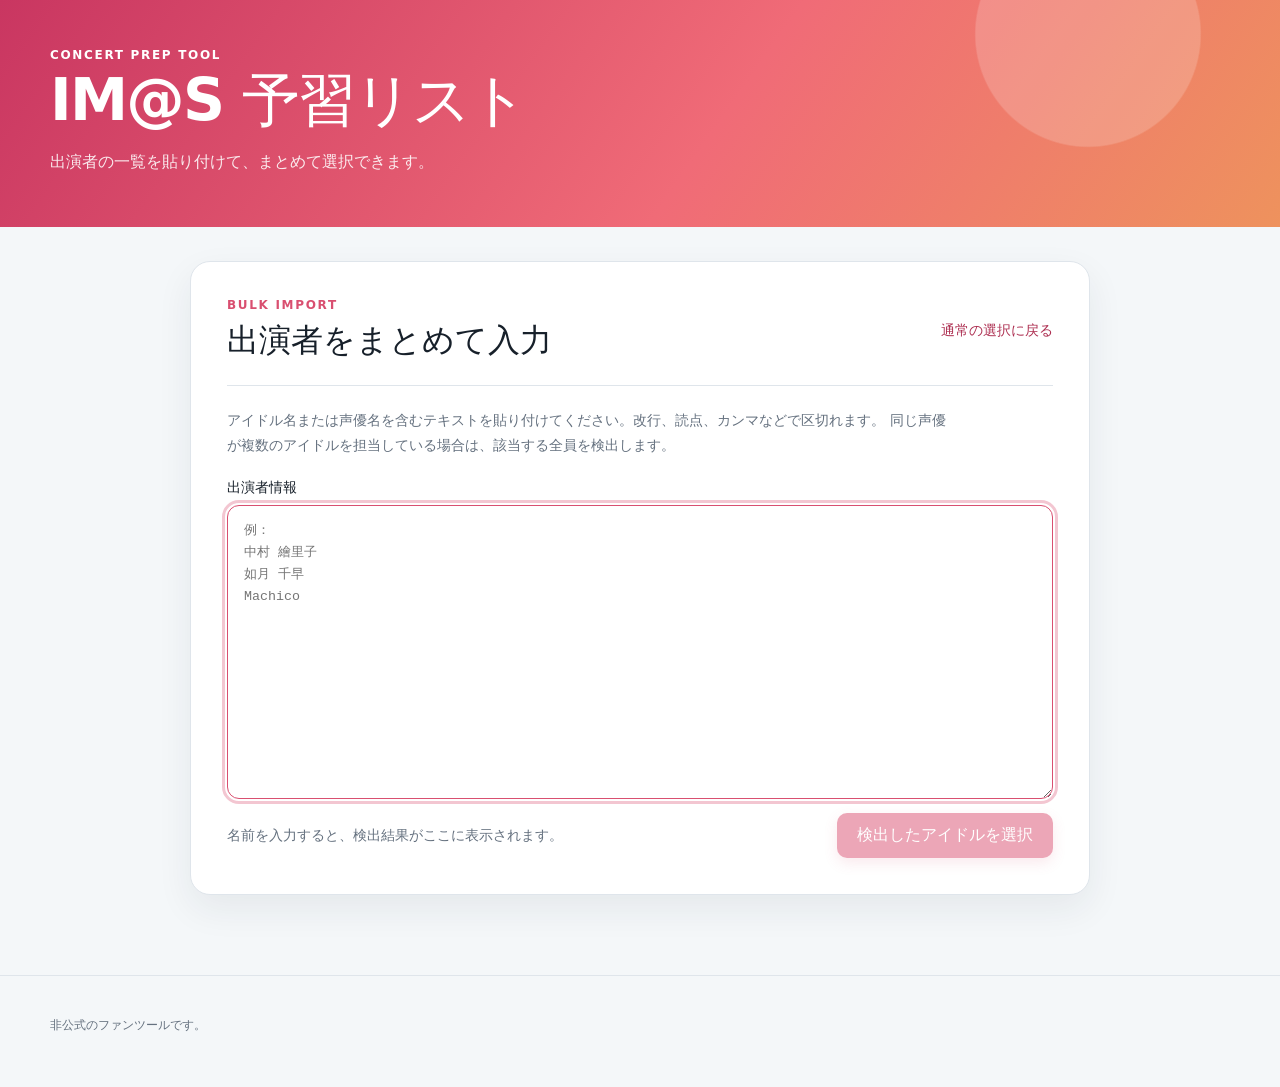
==== import.html @ 8db657cc "Deploy MVP" ====
<!doctype html>
<html lang="ja">
  <head>
    <meta charset="utf-8" />
    <meta name="viewport" content="width=device-width, initial-scale=1" />
    <meta
      name="description"
      content="アイドル名や声優名の一覧から、IM@S 予習リストの出演者をまとめて選択します。"
    />
    <title>出演者をまとめて入力 | IM@S 予習リスト</title>
    <link rel="stylesheet" href="./styles.css?v=20260927-7" />
    <script type="module" src="./import.js?v=20260927-6"></script>
  </head>
  <body>
    <header class="site-header">
      <a class="header-home" href="./" aria-label="トップに戻る">
        <div class="header-inner">
          <p class="eyebrow">CONCERT PREP TOOL</p>
          <h1>IM@S 予習リスト</h1>
          <p class="lede">出演者の一覧を貼り付けて、まとめて選択できます。</p>
        </div>
      </a>
    </header>

    <p id="status" class="load-status" role="status">アイドルデータを読み込んでいます…</p>

    <main id="import-app" class="import-main" hidden>
      <section class="importer" aria-labelledby="import-title">
        <div class="section-heading import-heading">
          <div>
            <p class="step-label">BULK IMPORT</p>
            <h2 id="import-title">出演者をまとめて入力</h2>
          </div>
          <a class="utility-link" href="./">通常の選択に戻る</a>
        </div>

        <p class="import-description">
          アイドル名または声優名を含むテキストを貼り付けてください。改行、読点、カンマなどで区切れます。
          同じ声優が複数のアイドルを担当している場合は、該当する全員を検出します。
        </p>

        <form id="import-form">
          <label class="bulk-input-label" for="bulk-input">出演者情報</label>
          <textarea
            id="bulk-input"
            rows="12"
            placeholder="例：&#10;中村 繪里子&#10;如月 千早&#10;Machico"
          ></textarea>

          <div class="import-actions">
            <p id="import-summary" class="import-summary" aria-live="polite">
              名前を入力すると、検出結果がここに表示されます。
            </p>
            <button id="import-submit" class="primary-button" type="submit" disabled>
              検出したアイドルを選択
            </button>
          </div>
        </form>

        <div id="import-feedback" class="import-feedback" hidden>
          <section aria-labelledby="detected-title">
            <div class="feedback-heading">
              <h3 id="detected-title">検出したアイドル</h3>
              <span id="detected-count">0</span>
            </div>
            <ul id="detected-list" class="detected-list"></ul>
          </section>

          <section id="unmatched-group" class="unmatched-group" aria-labelledby="unmatched-title" hidden>
            <div class="feedback-heading">
              <h3 id="unmatched-title">検出できなかった入力</h3>
              <span id="unmatched-count">0</span>
            </div>
            <ul id="unmatched-list" class="unmatched-list"></ul>
          </section>
        </div>
      </section>
    </main>

    <footer>
      <p>非公式のファンツールです。</p>
    </footer>
  </body>
</html>
---- styles.css ----
:root {
  color-scheme: light;
  --ink: #17202a;
  --muted: #65717f;
  --line: #dfe5eb;
  --surface: #ffffff;
  --surface-soft: #f4f7f9;
  --accent: #d94f70;
  --accent-dark: #ad2f51;
  --accent-soft: #fff0f4;
  --exact: #168568;
  --one: #d48316;
  --two: #6871bd;
  font-family:
    Inter, "Hiragino Sans", "Yu Gothic UI", "Yu Gothic", system-ui, sans-serif;
  font-synthesis: none;
}

* {
  box-sizing: border-box;
}

html {
  scroll-behavior: smooth;
}

body {
  margin: 0;
  background: var(--surface-soft);
  color: var(--ink);
}

button,
input {
  font: inherit;
}

button {
  color: inherit;
}

.site-header {
  color: white;
  background:
    radial-gradient(circle at 85% 15%, rgb(255 255 255 / 18%) 0 7rem, transparent 7.1rem),
    linear-gradient(125deg, #c93661, #f06b77 56%, #ee925d);
}

.header-home {
  display: block;
  color: inherit;
  text-decoration: none;
}

.header-home:focus-visible {
  outline: 3px solid rgb(255 255 255 / 75%);
  outline-offset: -6px;
}

.header-inner,
main,
footer p {
  width: min(1180px, calc(100% - 32px));
  margin-inline: auto;
}

.header-inner {
  padding: 48px 0 52px;
}

.eyebrow,
.step-label {
  margin: 0 0 7px;
  font-size: 0.75rem;
  font-weight: 800;
  letter-spacing: 0.14em;
}

h1 {
  margin: 0;
  font-size: clamp(2rem, 6vw, 3.65rem);
  line-height: 1.08;
  letter-spacing: -0.03em;
}

.lede {
  max-width: 650px;
  margin: 16px 0 0;
  color: rgb(255 255 255 / 88%);
  font-size: 1rem;
  line-height: 1.7;
}

main {
  padding: 34px 0 80px;
}

.picker,
.results,
.importer {
  padding: clamp(20px, 4vw, 36px);
  border: 1px solid var(--line);
  border-radius: 20px;
  background: var(--surface);
  box-shadow: 0 14px 36px rgb(33 47 61 / 7%);
}

.section-heading,
.selected-header,
.result-group-header,
.feedback-heading,
.search-actions {
  display: flex;
  align-items: center;
  justify-content: space-between;
  gap: 16px;
}

.section-heading h2,
.result-group h2,
.song-card h3 {
  margin: 0;
}

.section-heading h2 {
  font-size: clamp(1.35rem, 4vw, 2rem);
}

.step-label {
  color: var(--accent);
}

.visible-count {
  color: var(--muted);
  font-weight: 700;
}

.picker-heading-actions {
  display: flex;
  align-items: center;
  gap: 16px;
}

.utility-link {
  color: var(--accent-dark);
  font-size: 0.85rem;
  font-weight: 700;
  text-decoration: none;
}

.utility-link:hover {
  text-decoration: underline;
}

.bulk-import-link {
  padding: 8px 12px;
  border: 1px solid var(--accent);
  border-radius: 9px;
  background: var(--accent-soft);
  white-space: nowrap;
}

.bulk-import-link:hover {
  background: var(--accent);
  color: white;
  text-decoration: none;
}

.search-box {
  display: flex;
  align-items: center;
  gap: 10px;
  margin-top: 24px;
  padding: 0 16px;
  border: 1px solid #cfd7df;
  border-radius: 12px;
  background: white;
}

.search-box:focus-within {
  border-color: var(--accent);
  box-shadow: 0 0 0 3px rgb(217 79 112 / 13%);
}

.search-box svg {
  width: 21px;
  fill: none;
  stroke: var(--muted);
  stroke-linecap: round;
  stroke-width: 2;
}

.search-box input {
  width: 100%;
  padding: 14px 0;
  border: 0;
  outline: 0;
  background: transparent;
  font-size: 1rem;
}

.brand-filters {
  display: flex;
  gap: 8px;
  margin: 16px 0 12px;
  padding-bottom: 3px;
  overflow-x: auto;
}

.idol-filter-options {
  display: flex;
  justify-content: flex-end;
  margin-bottom: 20px;
}

.filter-chip {
  flex: none;
  padding: 8px 13px;
  border: 1px solid var(--line);
  border-radius: 999px;
  background: white;
  color: var(--muted);
  cursor: pointer;
  font-size: 0.78rem;
  font-weight: 700;
}

.filter-chip[aria-pressed="true"] {
  border-color: var(--ink);
  background: var(--ink);
  color: white;
}

.idol-grid {
  display: grid;
  grid-template-columns: repeat(auto-fill, minmax(144px, 1fr));
  gap: 12px;
}

.idol-card {
  position: relative;
  min-width: 0;
  padding: 0;
  overflow: hidden;
  border: 2px solid transparent;
  border-radius: 13px;
  background: var(--surface-soft);
  cursor: pointer;
  text-align: left;
  transition: border-color 120ms ease, transform 120ms ease, box-shadow 120ms ease;
}

.idol-card:hover {
  transform: translateY(-2px);
  box-shadow: 0 7px 18px rgb(35 45 58 / 13%);
}

.idol-card:focus-visible,
.primary-button:focus-visible,
.filter-chip:focus-visible,
.selected-chip:focus-visible,
.text-button:focus-visible,
.utility-link:focus-visible,
#bulk-input:focus-visible {
  outline: 3px solid rgb(217 79 112 / 32%);
  outline-offset: 2px;
}

.idol-card[aria-pressed="true"] {
  border-color: var(--accent);
  background: var(--accent-soft);
}

.idol-card img {
  display: block;
  width: 100%;
  aspect-ratio: 1;
  object-fit: cover;
  background: #e9edf1;
}

.idol-card-copy {
  display: block;
  min-width: 0;
  padding: 10px 11px 11px;
}

.idol-card strong,
.idol-card small {
  display: block;
  overflow: hidden;
  text-overflow: ellipsis;
  white-space: nowrap;
}

.idol-card strong {
  font-size: 0.91rem;
}

.idol-card small {
  margin-top: 2px;
  color: var(--muted);
  font-size: 0.7rem;
}

.selection-mark {
  position: absolute;
  top: 7px;
  right: 7px;
  display: grid;
  width: 25px;
  height: 25px;
  place-items: center;
  border: 2px solid white;
  border-radius: 50%;
  background: var(--accent);
  color: white;
  opacity: 0;
  box-shadow: 0 2px 6px rgb(0 0 0 / 22%);
  font-size: 0.8rem;
  font-weight: 900;
}

.idol-card[aria-pressed="true"] .selection-mark {
  opacity: 1;
}

.selected-tray {
  position: sticky;
  z-index: 10;
  bottom: 12px;
  margin-top: 22px;
  padding: 18px;
  border: 1px solid #d7dde4;
  border-radius: 17px;
  background: rgb(255 255 255 / 96%);
  box-shadow: 0 15px 36px rgb(24 34 45 / 20%);
  backdrop-filter: blur(10px);
}

.selected-header {
  margin-bottom: 12px;
}

.text-button,
.back-link {
  border: 0;
  background: transparent;
  color: var(--accent-dark);
  cursor: pointer;
  font-size: 0.85rem;
  font-weight: 700;
}

.selected-list {
  display: flex;
  gap: 8px;
  padding-bottom: 14px;
  overflow-x: auto;
}

.selected-chip {
  display: flex;
  flex: none;
  align-items: center;
  gap: 7px;
  padding: 4px 10px 4px 4px;
  border: 1px solid var(--line);
  border-radius: 999px;
  background: white;
  cursor: pointer;
  font-size: 0.78rem;
  font-weight: 700;
}

.selected-chip img {
  width: 30px;
  height: 30px;
  border-radius: 50%;
  object-fit: cover;
}

.selected-chip > span:last-child {
  color: var(--muted);
  font-size: 1.1rem;
  line-height: 1;
}

.search-actions {
  padding-top: 14px;
  border-top: 1px solid var(--line);
}

.option-control {
  display: flex;
  align-items: center;
  gap: 7px;
  color: var(--muted);
  font-size: 0.85rem;
  font-weight: 600;
}

.option-control input {
  width: 18px;
  height: 18px;
  accent-color: var(--accent);
}

.primary-button {
  padding: 12px 20px;
  border: 0;
  border-radius: 10px;
  background: var(--accent);
  color: white;
  cursor: pointer;
  font-weight: 800;
  box-shadow: 0 5px 14px rgb(217 79 112 / 25%);
}

.primary-button:hover {
  background: var(--accent-dark);
}

.primary-button:disabled {
  cursor: not-allowed;
  opacity: 0.5;
}

.results {
  margin-top: 34px;
  scroll-margin-top: 20px;
}

.result-heading {
  padding-bottom: 22px;
  border-bottom: 1px solid var(--line);
}

.result-summary {
  margin: 8px 0 0;
  color: var(--muted);
}

.result-options {
  display: flex;
  flex-wrap: wrap;
  gap: 10px 18px;
  justify-content: flex-end;
  padding-top: 20px;
}

.results.compact-results {
  padding: 18px;
}

.compact-results .result-heading {
  padding-bottom: 14px;
}

.compact-results .result-options {
  padding-top: 13px;
}

.compact-results .result-group {
  padding-top: 17px;
}

.compact-results .result-group + .result-group {
  margin-top: 18px;
}

.compact-results .result-group > p,
.compact-results .performer-line:not(.missing-line),
.compact-results .release-date {
  display: none;
}

.compact-results .song-grid {
  grid-template-columns: repeat(auto-fill, minmax(140px, 1fr));
  gap: 5px;
  margin-top: 10px;
}

.compact-results .song-card {
  padding: 9px 10px;
  border-left-width: 3px;
  border-radius: 7px;
}

.compact-results .song-card h3 {
  font-size: 0.8rem;
  line-height: 1.35;
}

.compact-results .missing-line {
  display: block;
  margin: 5px 0 0;
  font-size: 0.68rem;
  line-height: 1.4;
}

.compact-results .missing-line > span:first-child {
  margin-right: 5px;
}

@media (min-width: 641px) {
  .compact-results .song-grid {
    grid-template-columns: repeat(auto-fill, minmax(155px, 1fr));
  }
}

.back-link {
  text-decoration: none;
}

.result-group {
  padding-top: 30px;
}

.result-group + .result-group {
  margin-top: 32px;
  border-top: 1px solid var(--line);
}

.result-group-header h2 {
  font-size: 1.2rem;
}

.result-group-header span {
  display: grid;
  min-width: 32px;
  height: 32px;
  place-items: center;
  border-radius: 9px;
  color: white;
  font-weight: 800;
}

.result-group-exact .result-group-header span {
  background: var(--exact);
}

.result-group-one .result-group-header span {
  background: var(--one);
}

.result-group-two .result-group-header span {
  background: var(--two);
}

.result-group > p {
  margin: 7px 0 18px;
  color: var(--muted);
  font-size: 0.88rem;
  line-height: 1.55;
}

.song-grid {
  display: grid;
  grid-template-columns: repeat(auto-fill, minmax(270px, 1fr));
  gap: 10px;
}

.song-card {
  padding: 17px;
  border: 1px solid var(--line);
  border-left: 4px solid var(--exact);
  border-radius: 10px;
  background: white;
}

.result-group-one .song-card {
  border-left-color: var(--one);
}

.result-group-two .song-card {
  border-left-color: var(--two);
}

.song-card h3 {
  font-size: 1rem;
  line-height: 1.45;
}

.performer-line {
  display: grid;
  grid-template-columns: 7.6rem 1fr;
  gap: 8px;
  margin: 13px 0 0;
  font-size: 0.78rem;
  line-height: 1.55;
}

.performer-line > span:first-child {
  color: var(--muted);
  font-weight: 700;
}

.missing-names {
  color: #aa5c00;
  font-weight: 800;
}

.release-date {
  margin: 12px 0 0;
  color: var(--muted);
  font-size: 0.72rem;
}

.empty-results,
.empty-grid {
  padding: 24px;
  border-radius: 10px;
  background: var(--surface-soft);
  color: var(--muted);
  text-align: center;
}

.empty-grid {
  grid-column: 1 / -1;
}

.import-main {
  width: min(900px, calc(100% - 32px));
}

.import-heading {
  padding-bottom: 22px;
  border-bottom: 1px solid var(--line);
}

.import-description {
  max-width: 720px;
  margin: 22px 0;
  color: var(--muted);
  font-size: 0.9rem;
  line-height: 1.7;
}

.bulk-input-label {
  display: block;
  margin-bottom: 8px;
  font-size: 0.85rem;
  font-weight: 800;
}

#bulk-input {
  display: block;
  width: 100%;
  min-height: 220px;
  padding: 14px 16px;
  resize: vertical;
  border: 1px solid #cfd7df;
  border-radius: 12px;
  background: white;
  color: var(--ink);
  line-height: 1.65;
  outline: 0;
}

#bulk-input:focus {
  border-color: var(--accent);
}

.import-actions {
  display: flex;
  align-items: center;
  justify-content: space-between;
  gap: 16px;
  margin-top: 14px;
}

.import-summary {
  margin: 0;
  color: var(--muted);
  font-size: 0.85rem;
}

.import-feedback {
  margin-top: 30px;
  padding-top: 28px;
  border-top: 1px solid var(--line);
}

.feedback-heading h3 {
  margin: 0;
  font-size: 1rem;
}

.feedback-heading > span {
  display: grid;
  min-width: 30px;
  height: 30px;
  place-items: center;
  border-radius: 8px;
  background: var(--exact);
  color: white;
  font-size: 0.85rem;
  font-weight: 800;
}

.detected-list {
  display: grid;
  grid-template-columns: repeat(auto-fill, minmax(200px, 1fr));
  gap: 9px;
  margin: 14px 0 0;
  padding: 0;
  list-style: none;
}

.detected-idol {
  display: flex;
  align-items: center;
  gap: 10px;
  min-width: 0;
  padding: 7px;
  border: 1px solid var(--line);
  border-radius: 10px;
  background: var(--surface-soft);
}

.detected-idol img {
  flex: none;
  width: 48px;
  height: 48px;
  border-radius: 8px;
  object-fit: cover;
}

.detected-idol > span,
.detected-idol strong,
.detected-idol small {
  display: block;
  min-width: 0;
}

.detected-idol strong {
  overflow: hidden;
  font-size: 0.85rem;
  text-overflow: ellipsis;
  white-space: nowrap;
}

.detected-idol small {
  margin-top: 3px;
  color: var(--muted);
  font-size: 0.7rem;
}

.unmatched-group {
  margin-top: 26px;
  padding: 18px;
  border: 1px solid #efcf9e;
  border-radius: 12px;
  background: #fffaf1;
}

.unmatched-group .feedback-heading > span {
  background: var(--one);
}

.unmatched-list {
  display: flex;
  flex-wrap: wrap;
  gap: 7px;
  margin: 13px 0 0;
  padding: 0;
  list-style: none;
}

.unmatched-list li {
  padding: 6px 9px;
  border-radius: 7px;
  background: white;
  color: #81531a;
  font-size: 0.78rem;
}

.load-status {
  width: min(1180px, calc(100% - 32px));
  margin: 40px auto;
  padding: 20px;
  border-radius: 12px;
  background: white;
  color: var(--muted);
  text-align: center;
}

.load-error {
  border: 1px solid #efc1c1;
  background: #fff5f5;
  color: #982f2f;
}

footer {
  padding: 28px 0 40px;
  border-top: 1px solid var(--line);
  color: var(--muted);
  font-size: 0.75rem;
  line-height: 1.6;
}

.visually-hidden {
  position: absolute;
  width: 1px;
  height: 1px;
  padding: 0;
  overflow: hidden;
  clip: rect(0, 0, 0, 0);
  white-space: nowrap;
  border: 0;
}

[hidden] {
  display: none !important;
}

@media (max-width: 640px) {
  .header-inner {
    padding: 36px 0 40px;
  }

  main {
    width: min(100% - 20px, 1180px);
    padding-top: 20px;
  }

  .picker,
  .results,
  .importer {
    padding: 18px 14px;
    border-radius: 15px;
  }

  .idol-grid {
    grid-template-columns: repeat(3, minmax(0, 1fr));
    gap: 7px;
  }

  .picker-heading-actions {
    align-items: flex-end;
    flex-direction: column-reverse;
    gap: 5px;
  }

  .idol-filter-options {
    justify-content: flex-start;
  }

  .idol-card-copy {
    padding: 8px 7px 9px;
  }

  .idol-card strong {
    font-size: 0.75rem;
  }

  .idol-card small {
    font-size: 0.58rem;
  }

  .selected-tray {
    bottom: 6px;
    margin-inline: -4px;
    padding: 13px;
  }

  .search-actions {
    align-items: stretch;
    flex-direction: column;
  }

  .primary-button {
    width: 100%;
  }

  .import-heading {
    align-items: flex-start;
    flex-direction: column;
  }

  .import-actions {
    align-items: stretch;
    flex-direction: column;
  }

  .result-heading {
    align-items: flex-start;
  }

  .result-options {
    justify-content: flex-start;
  }

  .back-link {
    display: none;
  }

  .song-grid {
    grid-template-columns: 1fr;
  }

  .performer-line {
    grid-template-columns: 1fr;
    gap: 2px;
  }
}

@media (prefers-reduced-motion: reduce) {
  html {
    scroll-behavior: auto;
  }

  .idol-card {
    transition: none;
  }
}
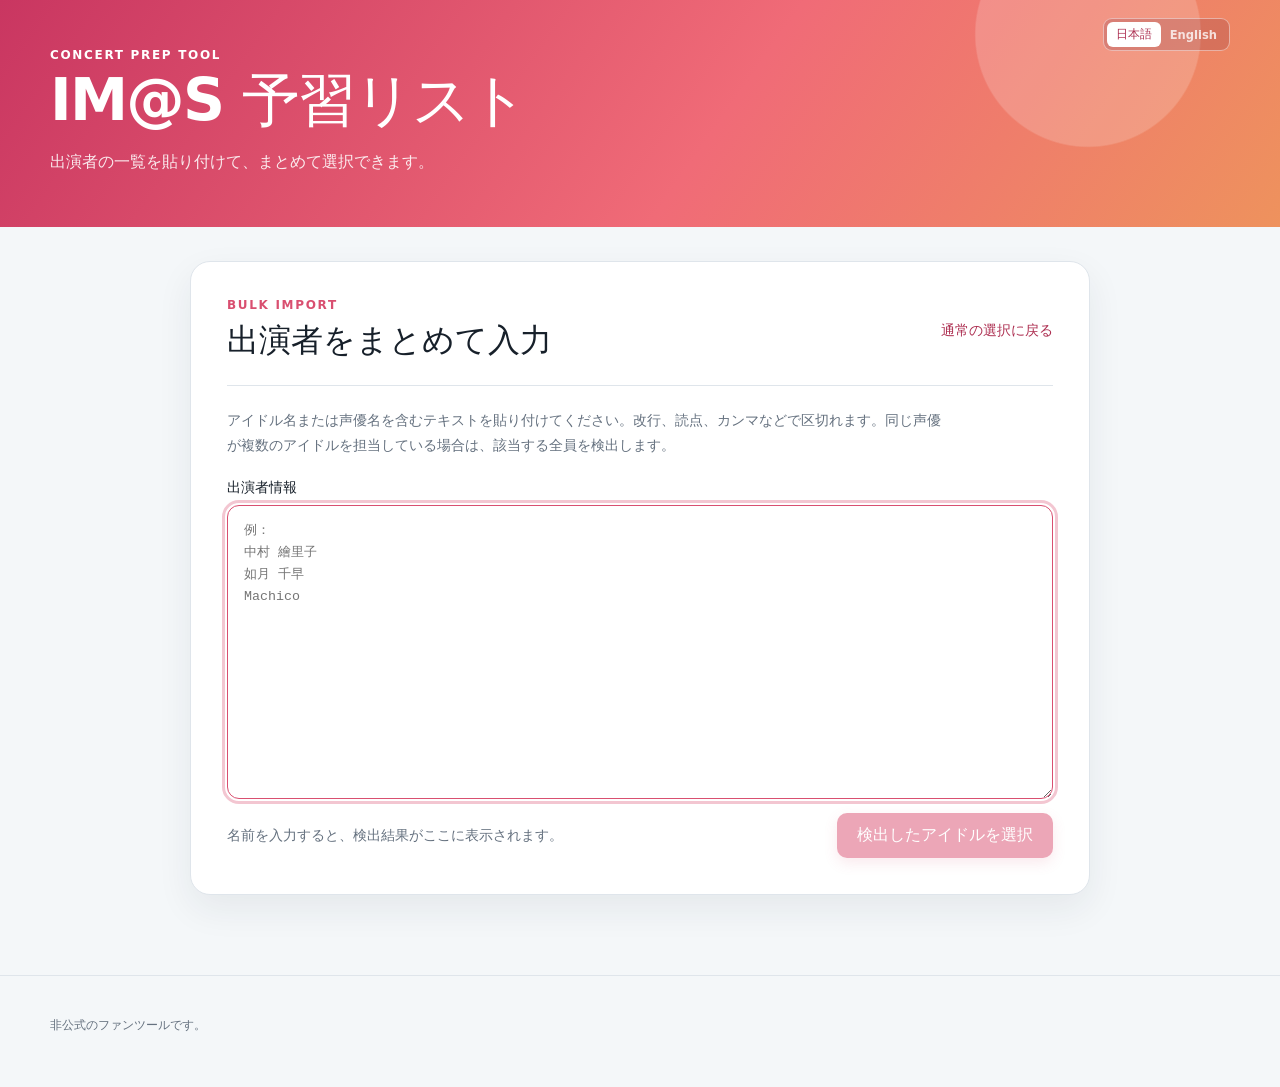
==== commit 29030f16: "Add translation" ====
--- a/import.html
+++ b/import.html
@@ -8,51 +8,58 @@
       content="アイドル名や声優名の一覧から、IM@S 予習リストの出演者をまとめて選択します。"
     />
     <title>出演者をまとめて入力 | IM@S 予習リスト</title>
-    <link rel="stylesheet" href="./styles.css?v=20260927-7" />
-    <script type="module" src="./import.js?v=20260927-6"></script>
+    <link rel="stylesheet" href="./styles.css?v=20261004-2" />
+    <script type="module" src="./import.js?v=20261004-2"></script>
   </head>
   <body>
     <header class="site-header">
-      <a class="header-home" href="./" aria-label="トップに戻る">
+      <div class="header-tools">
+        <div class="language-switcher" role="group" aria-label="表示言語" data-i18n-aria="languageLabel">
+          <button type="button" data-language="ja" aria-pressed="true">日本語</button>
+          <button type="button" data-language="en" aria-pressed="false">English</button>
+        </div>
+      </div>
+      <a class="header-home" href="./" aria-label="トップに戻る" data-i18n-aria="homeLabel">
         <div class="header-inner">
           <p class="eyebrow">CONCERT PREP TOOL</p>
-          <h1>IM@S 予習リスト</h1>
-          <p class="lede">出演者の一覧を貼り付けて、まとめて選択できます。</p>
+          <h1 data-i18n="appTitle">IM@S 予習リスト</h1>
+          <p class="lede" data-i18n="lede">出演者の一覧を貼り付けて、まとめて選択できます。</p>
         </div>
       </a>
     </header>
 
-    <p id="status" class="load-status" role="status">アイドルデータを読み込んでいます…</p>
+    <p id="status" class="load-status" role="status" data-i18n="loading">アイドルデータを読み込んでいます…</p>
 
     <main id="import-app" class="import-main" hidden>
       <section class="importer" aria-labelledby="import-title">
         <div class="section-heading import-heading">
           <div>
             <p class="step-label">BULK IMPORT</p>
-            <h2 id="import-title">出演者をまとめて入力</h2>
+            <h2 id="import-title" data-i18n="importTitle">出演者をまとめて入力</h2>
           </div>
-          <a class="utility-link" href="./">通常の選択に戻る</a>
+          <a id="back-to-picker" class="utility-link" href="./" data-i18n="backToPicker">通常の選択に戻る</a>
         </div>
 
-        <p class="import-description">
+        <p class="import-description" data-i18n="instructions">
           アイドル名または声優名を含むテキストを貼り付けてください。改行、読点、カンマなどで区切れます。
           同じ声優が複数のアイドルを担当している場合は、該当する全員を検出します。
         </p>
 
         <form id="import-form">
-          <label class="bulk-input-label" for="bulk-input">出演者情報</label>
+          <label class="bulk-input-label" for="bulk-input" data-i18n="inputLabel">出演者情報</label>
           <textarea
             id="bulk-input"
             rows="12"
             placeholder="例：&#10;中村 繪里子&#10;如月 千早&#10;Machico"
+            data-i18n-placeholder="inputPlaceholder"
           ></textarea>
 
           <div class="import-actions">
             <p id="import-summary" class="import-summary" aria-live="polite">
-              名前を入力すると、検出結果がここに表示されます。
+              <span data-i18n="emptySummary">名前を入力すると、検出結果がここに表示されます。</span>
             </p>
             <button id="import-submit" class="primary-button" type="submit" disabled>
-              検出したアイドルを選択
+              <span data-i18n="submit">検出したアイドルを選択</span>
             </button>
           </div>
         </form>
@@ -60,7 +67,7 @@
         <div id="import-feedback" class="import-feedback" hidden>
           <section aria-labelledby="detected-title">
             <div class="feedback-heading">
-              <h3 id="detected-title">検出したアイドル</h3>
+              <h3 id="detected-title" data-i18n="detectedTitle">検出したアイドル</h3>
               <span id="detected-count">0</span>
             </div>
             <ul id="detected-list" class="detected-list"></ul>
@@ -68,7 +75,7 @@
 
           <section id="unmatched-group" class="unmatched-group" aria-labelledby="unmatched-title" hidden>
             <div class="feedback-heading">
-              <h3 id="unmatched-title">検出できなかった入力</h3>
+              <h3 id="unmatched-title" data-i18n="unmatchedTitle">検出できなかった入力</h3>
               <span id="unmatched-count">0</span>
             </div>
             <ul id="unmatched-list" class="unmatched-list"></ul>
@@ -78,7 +85,7 @@
     </main>
 
     <footer>
-      <p>非公式のファンツールです。</p>
+      <p data-i18n="footer">非公式のファンツールです。</p>
     </footer>
   </body>
 </html>
--- a/styles.css
+++ b/styles.css
@@ -40,10 +40,47 @@
 }
 
 .site-header {
+  position: relative;
   color: white;
   background:
     radial-gradient(circle at 85% 15%, rgb(255 255 255 / 18%) 0 7rem, transparent 7.1rem),
     linear-gradient(125deg, #c93661, #f06b77 56%, #ee925d);
+}
+
+.header-tools {
+  position: absolute;
+  z-index: 1;
+  top: 18px;
+  right: max(16px, calc((100% - 1180px) / 2));
+}
+
+.language-switcher {
+  display: flex;
+  padding: 3px;
+  border: 1px solid rgb(255 255 255 / 45%);
+  border-radius: 9px;
+  background: rgb(108 25 52 / 18%);
+}
+
+.language-switcher button {
+  padding: 5px 9px;
+  border: 0;
+  border-radius: 6px;
+  background: transparent;
+  color: rgb(255 255 255 / 78%);
+  cursor: pointer;
+  font-size: 0.72rem;
+  font-weight: 800;
+}
+
+.language-switcher button[aria-pressed="true"] {
+  background: white;
+  color: var(--accent-dark);
+}
+
+.language-switcher button:focus-visible {
+  outline: 3px solid rgb(255 255 255 / 70%);
+  outline-offset: 2px;
 }
 
 .header-home {
@@ -257,6 +294,7 @@
 
 .idol-card:focus-visible,
 .primary-button:focus-visible,
+.export-button:focus-visible,
 .filter-chip:focus-visible,
 .selected-chip:focus-visible,
 .text-button:focus-visible,
@@ -426,6 +464,34 @@
   opacity: 0.5;
 }
 
+.result-heading-actions {
+  display: flex;
+  align-items: center;
+  gap: 16px;
+}
+
+.export-button {
+  padding: 9px 13px;
+  border: 1px solid var(--accent);
+  border-radius: 9px;
+  background: var(--accent-soft);
+  color: var(--accent-dark);
+  cursor: pointer;
+  font-size: 0.85rem;
+  font-weight: 800;
+  white-space: nowrap;
+}
+
+.export-button:hover {
+  background: var(--accent);
+  color: white;
+}
+
+.export-button:disabled {
+  cursor: not-allowed;
+  opacity: 0.5;
+}
+
 .results {
   margin-top: 34px;
   scroll-margin-top: 20px;
@@ -816,8 +882,13 @@
 }
 
 @media (max-width: 640px) {
+  .header-tools {
+    top: 10px;
+    right: 10px;
+  }
+
   .header-inner {
-    padding: 36px 0 40px;
+    padding: 48px 0 40px;
   }
 
   main {
@@ -888,6 +959,11 @@
     align-items: flex-start;
   }
 
+  .result-heading-actions {
+    align-items: flex-end;
+    flex-direction: column-reverse;
+  }
+
   .result-options {
     justify-content: flex-start;
   }
